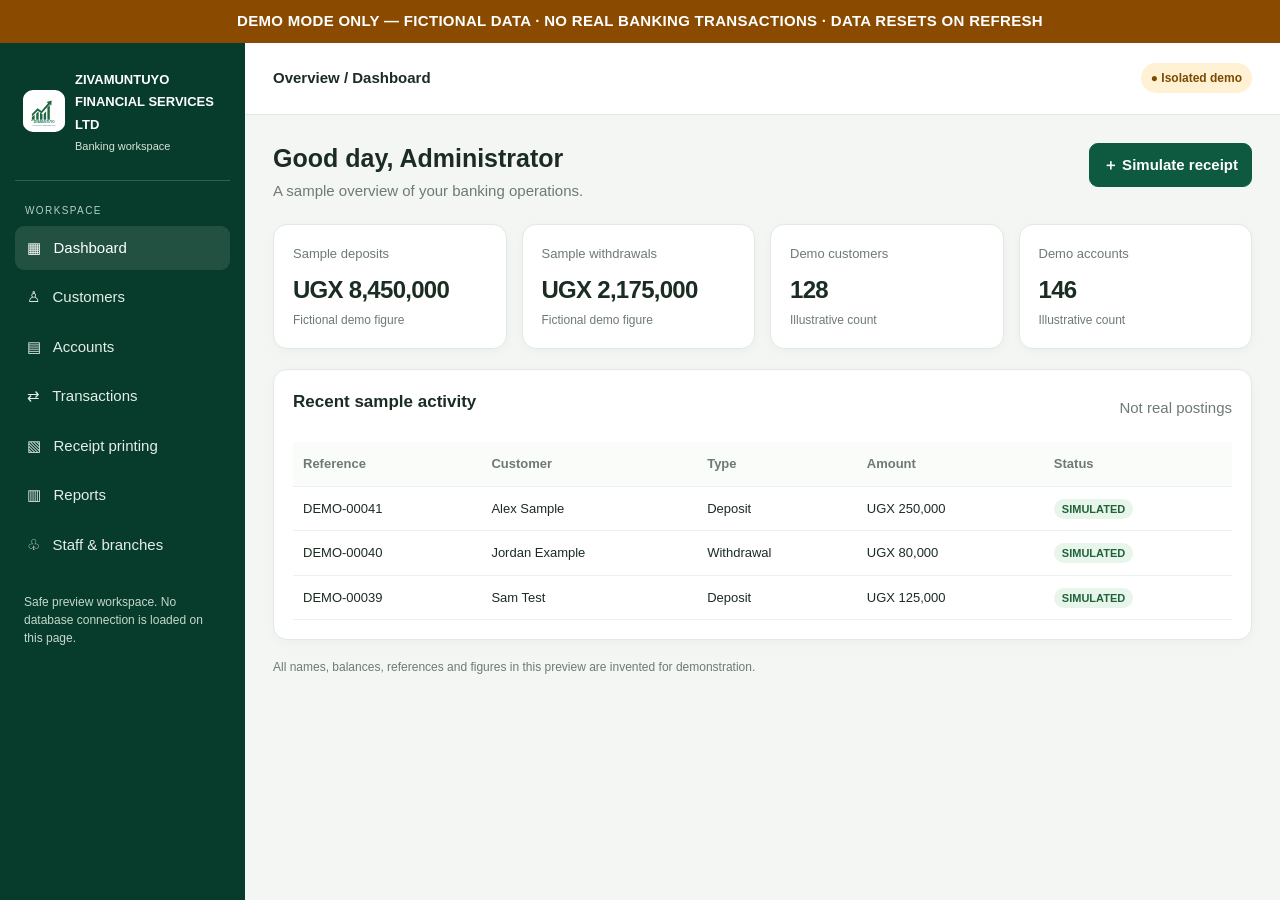
==== demo.html @ 5a50afe6 "Add isolated banking demo workspace with fictional data" ====
<!doctype html>
<html lang="en">
<head>
<meta charset="utf-8"><meta name="viewport" content="width=device-width,initial-scale=1">
<meta name="robots" content="noindex,nofollow">
<title>Zivamuntuyo Financial Services Ltd — Demo</title>
<style>
:root{--green:#073b2b;--green2:#0e5a40;--gold:#cba85a;--ink:#1b2c22;--muted:#6d7b73;--line:#e2e9e3;--bg:#f3f6f3;--white:#fff;--warn:#fff3d6}
*{box-sizing:border-box}body{margin:0;background:var(--bg);color:var(--ink);font:15px/1.5 Arial,Helvetica,sans-serif}.demo-banner{background:#8a4b00;color:#fff;text-align:center;padding:10px 14px;font-weight:700;letter-spacing:.02em}.app{display:grid;grid-template-columns:245px minmax(0,1fr);min-height:calc(100vh - 43px)}aside{background:var(--green);color:white;padding:22px 15px}.brand{display:flex;align-items:center;gap:10px;padding:3px 8px 25px;border-bottom:1px solid #ffffff2e}.brand img{width:42px;height:42px;object-fit:contain;background:#fff;border-radius:10px}.brand strong{font-size:13px;line-height:1.3}.brand small{display:block;color:#d4e4d9;font-size:11px;margin-top:3px}.nav-label{font-size:10px;letter-spacing:.14em;color:#b7cfc1;margin:22px 10px 8px}.nav{display:grid;gap:5px}.nav button{font:inherit;text-align:left;border:0;border-radius:9px;background:transparent;color:#e4eee7;padding:11px 12px;cursor:pointer}.nav button:hover,.nav button.active{background:#ffffff1c;color:white}.side-note{font-size:12px;color:#c5d9cc;margin:26px 9px}.main{min-width:0}.topbar{height:72px;background:white;border-bottom:1px solid var(--line);display:flex;align-items:center;justify-content:space-between;padding:0 28px;gap:12px}.topbar strong{font-size:15px}.pill{font-size:12px;border-radius:999px;background:#fff1d4;color:#7b4a00;padding:6px 10px;font-weight:700}.content{max-width:1200px;margin:0 auto;padding:28px}.page-head{display:flex;justify-content:space-between;align-items:start;gap:16px;margin-bottom:22px}.page-head h1{font-size:25px;line-height:1.2;margin:0 0 7px}.muted{color:var(--muted)}.grid{display:grid;grid-template-columns:repeat(4,minmax(0,1fr));gap:15px}.card{background:white;border:1px solid var(--line);border-radius:14px;padding:19px;box-shadow:0 3px 12px #173d2508;min-width:0}.metric-label{font-size:13px;color:var(--muted)}.metric{font-size:24px;font-weight:750;margin:8px 0 3px;letter-spacing:-.03em}.metric-note{font-size:12px;color:var(--muted)}.section{margin-top:20px}.section h2{font-size:17px;margin:0 0 14px}.section-head{display:flex;justify-content:space-between;align-items:center;gap:12px;margin-bottom:14px}.btn{border:1px solid var(--line);background:white;border-radius:9px;padding:10px 13px;cursor:pointer;font:inherit;font-weight:650;color:var(--ink)}.btn.primary{background:var(--green2);border-color:var(--green2);color:white}.btn:hover{filter:brightness(.97)}.table-wrap{overflow-x:auto}table{width:100%;border-collapse:collapse;white-space:nowrap}th,td{text-align:left;padding:12px 10px;border-bottom:1px solid #edf1ed;font-size:13px}th{color:var(--muted);font-weight:650;background:#fafcfa}td strong{font-weight:650}.status{font-size:11px;font-weight:700;background:#e7f5eb;color:#21623b;padding:4px 8px;border-radius:999px}.form-grid{display:grid;grid-template-columns:repeat(2,minmax(0,1fr));gap:14px}.field label{display:block;font-size:13px;font-weight:650;margin-bottom:6px}.field input,.field select,.field textarea{width:100%;border:1px solid #d7e1d8;border-radius:9px;padding:11px;background:white;color:var(--ink);font:inherit}.notice{background:var(--warn);border:1px solid #f0d99f;color:#704900;padding:12px 14px;border-radius:10px;margin-bottom:16px;font-size:13px}.empty{padding:28px;text-align:center;color:var(--muted)}.hidden{display:none!important}.receipt{max-width:520px;margin:auto;font-family:Arial,sans-serif}.receipt h2{text-align:center}.receipt .rline{display:flex;justify-content:space-between;gap:12px;padding:8px 0;border-bottom:1px dashed #bbb}.footer-note{font-size:12px;color:var(--muted);margin-top:18px}.menu-toggle{display:none}
@media(max-width:850px){.app{grid-template-columns:1fr}aside{padding:12px;position:static}.brand{padding:4px 7px 12px}.nav-label,.side-note{display:none}.nav{display:flex;overflow-x:auto;padding-top:10px}.nav button{white-space:nowrap}.topbar{height:auto;min-height:60px;padding:14px 18px}.content{padding:19px}.grid{grid-template-columns:repeat(2,minmax(0,1fr))}}
@media(max-width:480px){.grid{grid-template-columns:1fr 1fr;gap:9px}.card{padding:13px}.metric{font-size:19px}.content{padding:14px}.page-head h1{font-size:22px}.form-grid{grid-template-columns:1fr}.topbar{align-items:flex-start;flex-direction:column;gap:7px}.brand img{width:36px;height:36px}}
@media print{body{background:white}.demo-banner,aside,.topbar,.content>*:not(#receipt-view),#receipt-view .no-print{display:none!important}.app{display:block}.main{display:block}.content{padding:0;max-width:none}.card{border:0;box-shadow:none}.receipt{display:block!important;max-width:none}}
</style></head>
<body>
<div class="demo-banner">DEMO MODE ONLY — FICTIONAL DATA · NO REAL BANKING TRANSACTIONS · DATA RESETS ON REFRESH</div>
<div class="app">
<aside><div class="brand"><img src="logo.svg" alt="Zivamuntuyo logo"><div><strong>ZIVAMUNTUYO<br>FINANCIAL SERVICES LTD</strong><small>Banking workspace</small></div></div>
<div class="nav-label">WORKSPACE</div><nav class="nav" aria-label="Demo navigation">
<button class="active" data-page="dashboard">▦ &nbsp; Dashboard</button><button data-page="customers">♙ &nbsp; Customers</button><button data-page="accounts">▤ &nbsp; Accounts</button><button data-page="transactions">⇄ &nbsp; Transactions</button><button data-page="receipts">▧ &nbsp; Receipt printing</button><button data-page="reports">▥ &nbsp; Reports</button><button data-page="staff">♧ &nbsp; Staff & branches</button>
</nav><p class="side-note">Safe preview workspace. No database connection is loaded on this page.</p></aside>
<div class="main"><header class="topbar"><strong id="top-title">Overview / Dashboard</strong><span class="pill">● Isolated demo</span></header>
<main class="content">
<section id="dashboard-view" class="view"><div class="page-head"><div><h1>Good day, Administrator</h1><div class="muted">A sample overview of your banking operations.</div></div><button class="btn primary" data-go="transactions">＋ Simulate receipt</button></div>
<div class="grid"><div class="card"><div class="metric-label">Sample deposits</div><div class="metric">UGX 8,450,000</div><div class="metric-note">Fictional demo figure</div></div><div class="card"><div class="metric-label">Sample withdrawals</div><div class="metric">UGX 2,175,000</div><div class="metric-note">Fictional demo figure</div></div><div class="card"><div class="metric-label">Demo customers</div><div class="metric">128</div><div class="metric-note">Illustrative count</div></div><div class="card"><div class="metric-label">Demo accounts</div><div class="metric">146</div><div class="metric-note">Illustrative count</div></div></div>
<div class="section card"><div class="section-head"><h2>Recent sample activity</h2><span class="muted">Not real postings</span></div><div class="table-wrap"><table><thead><tr><th>Reference</th><th>Customer</th><th>Type</th><th>Amount</th><th>Status</th></tr></thead><tbody><tr><td>DEMO-00041</td><td>Alex Sample</td><td>Deposit</td><td>UGX 250,000</td><td><span class="status">SIMULATED</span></td></tr><tr><td>DEMO-00040</td><td>Jordan Example</td><td>Withdrawal</td><td>UGX 80,000</td><td><span class="status">SIMULATED</span></td></tr><tr><td>DEMO-00039</td><td>Sam Test</td><td>Deposit</td><td>UGX 125,000</td><td><span class="status">SIMULATED</span></td></tr></tbody></table></div></div>
<div class="footer-note">All names, balances, references and figures in this preview are invented for demonstration.</div></section>
<section id="customers-view" class="view hidden"><div class="page-head"><div><h1>Customers</h1><div class="muted">Illustrative customer directory.</div></div></div><div class="card"><div class="table-wrap"><table><thead><tr><th>Customer ID</th><th>Name</th><th>Phone</th><th>Branch</th><th>Status</th></tr></thead><tbody><tr><td>DEMO-C001</td><td>Alex Sample</td><td>0700 000 101</td><td>Main Branch (sample)</td><td><span class="status">Demo</span></td></tr><tr><td>DEMO-C002</td><td>Jordan Example</td><td>0700 000 102</td><td>East Branch (sample)</td><td><span class="status">Demo</span></td></tr><tr><td>DEMO-C003</td><td>Sam Test</td><td>0700 000 103</td><td>Main Branch (sample)</td><td><span class="status">Demo</span></td></tr></tbody></table></div></div></section>
<section id="accounts-view" class="view hidden"><div class="page-head"><div><h1>Accounts</h1><div class="muted">Fictional account records; balances are not real.</div></div></div><div class="card"><div class="table-wrap"><table><thead><tr><th>Account</th><th>Customer</th><th>Product</th><th>Sample balance</th><th>Status</th></tr></thead><tbody><tr><td>DEMO-10001</td><td>Alex Sample</td><td>Savings</td><td>UGX 1,250,000</td><td><span class="status">Demo only</span></td></tr><tr><td>DEMO-10002</td><td>Jordan Example</td><td>Current</td><td>UGX 840,000</td><td><span class="status">Demo only</span></td></tr><tr><td>DEMO-10003</td><td>Sam Test</td><td>Savings</td><td>UGX 425,000</td><td><span class="status">Demo only</span></td></tr></tbody></table></div></div></section>
<section id="transactions-view" class="view hidden"><div class="page-head"><div><h1>Transaction simulator</h1><div class="muted">Create a sample transaction record and preview its receipt.</div></div></div><div class="notice"><strong>Simulation only.</strong> This form cannot deposit or withdraw real money and does not change any real account balance.</div><div class="card"><form id="tx-form"><div class="form-grid"><div class="field"><label for="tx-type">Transaction type</label><select id="tx-type"><option>Deposit (simulated)</option><option>Withdrawal (simulated)</option></select></div><div class="field"><label for="tx-customer">Demo customer</label><select id="tx-customer"><option>Alex Sample</option><option>Jordan Example</option><option>Sam Test</option></select></div><div class="field"><label for="tx-account">Demo account</label><select id="tx-account"><option>DEMO-10001</option><option>DEMO-10002</option><option>DEMO-10003</option></select></div><div class="field"><label for="tx-amount">Amount (UGX)</label><input id="tx-amount" type="number" min="1" step="1" required placeholder="e.g. 50000"></div><div class="field" style="grid-column:1/-1"><label for="tx-note">Narration (optional)</label><input id="tx-note" maxlength="120" placeholder="Sample transaction purpose"></div></div><p style="margin:18px 0 0"><button class="btn primary" type="submit">Generate demo receipt</button></p></form></div></section>
<section id="receipts-view" class="view hidden"><div class="page-head"><div><h1>Receipt printing</h1><div class="muted">Generate a clearly marked sample receipt and print it using your browser's print dialog.</div></div></div><div class="notice">A compatible X printer may work through the device/browser print dialog. Direct thermal-printer integration still needs testing on the target printer and computer.</div><div class="card"><div id="receipt-empty" class="empty">No receipt generated in this session yet. Open <strong>Transactions</strong> to create a demo receipt.</div><div id="receipt-view" class="hidden"></div><p class="no-print"><button id="print-btn" class="btn primary" disabled>Print demo receipt</button></p></div></section>
<section id="reports-view" class="view hidden"><div class="page-head"><div><h1>Reports</h1><div class="muted">Example report layout using fictional figures.</div></div><button class="btn" id="export-demo">Export sample CSV</button></div><div class="grid"><div class="card"><div class="metric-label">Sample cash in</div><div class="metric">UGX 8.45M</div></div><div class="card"><div class="metric-label">Sample cash out</div><div class="metric">UGX 2.175M</div></div><div class="card"><div class="metric-label">Illustrative net</div><div class="metric">UGX 6.275M</div></div><div class="card"><div class="metric-label">Period</div><div class="metric">Demo month</div></div></div><div class="footer-note">Figures are placeholders and must not be used for accounting, reconciliation or financial decisions.</div></section>
<section id="staff-view" class="view hidden"><div class="page-head"><div><h1>Staff & branches</h1><div class="muted">Sample structure for planning access controls.</div></div></div><div class="grid"><div class="card"><div class="metric-label">Sample staff</div><div class="metric">12</div><div class="metric-note">Fictional headcount</div></div><div class="card"><div class="metric-label">Sample branches</div><div class="metric">3</div><div class="metric-note">Illustrative locations</div></div></div><div class="section card"><h2>Roles to validate before live use</h2><p>Administrator · Branch manager · Teller · Accountant · Auditor</p><p class="muted">Real permission checks must be enforced on the server/database, not just hidden in the interface.</p></div></section>
</main></div></div>
<script src="demo.js"></script>
</body></html>
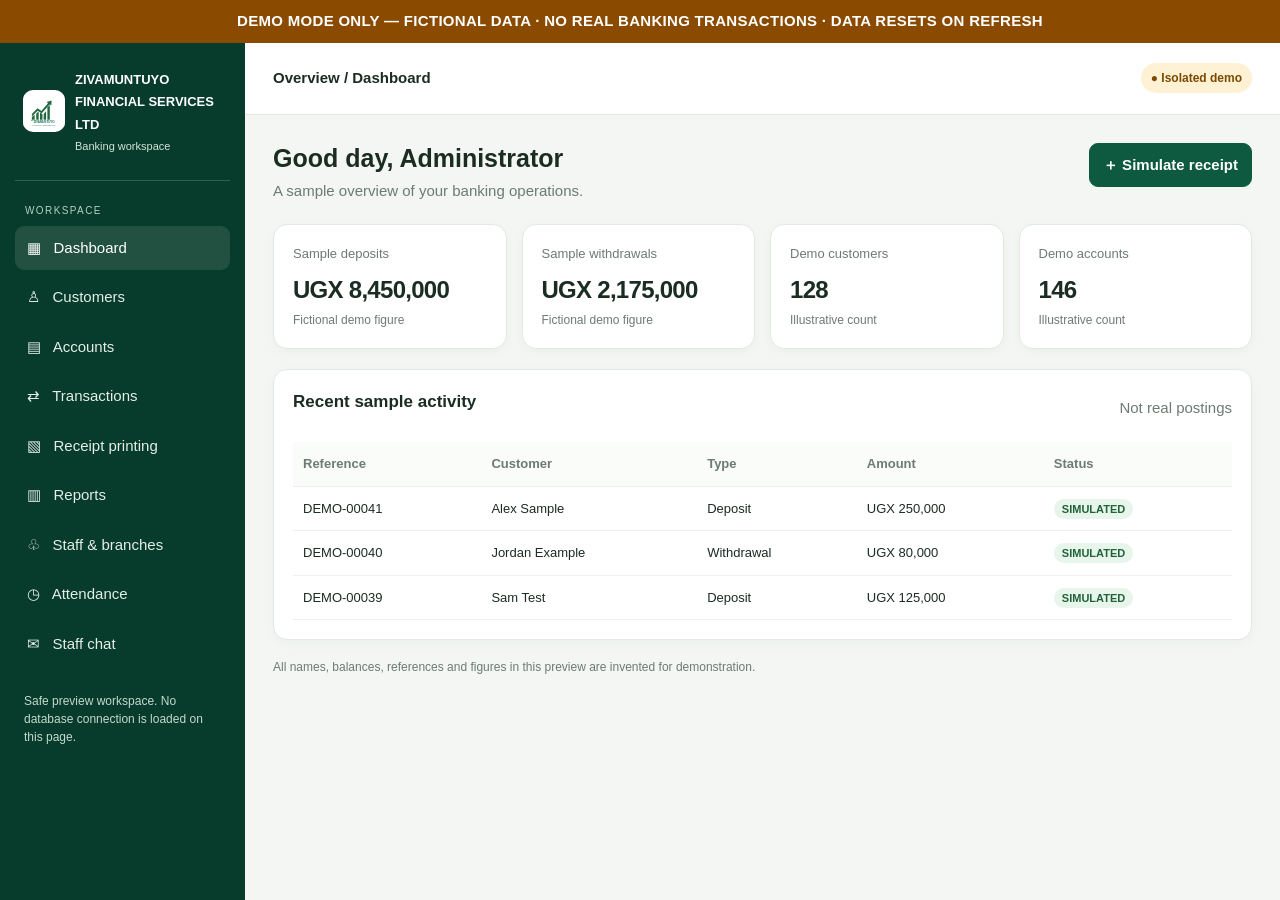
==== commit ace8fa55: "Add isolated attendance and staff chat demo screens" ====
--- a/demo.html
+++ b/demo.html
@@ -9,14 +9,14 @@
 *{box-sizing:border-box}body{margin:0;background:var(--bg);color:var(--ink);font:15px/1.5 Arial,Helvetica,sans-serif}.demo-banner{background:#8a4b00;color:#fff;text-align:center;padding:10px 14px;font-weight:700;letter-spacing:.02em}.app{display:grid;grid-template-columns:245px minmax(0,1fr);min-height:calc(100vh - 43px)}aside{background:var(--green);color:white;padding:22px 15px}.brand{display:flex;align-items:center;gap:10px;padding:3px 8px 25px;border-bottom:1px solid #ffffff2e}.brand img{width:42px;height:42px;object-fit:contain;background:#fff;border-radius:10px}.brand strong{font-size:13px;line-height:1.3}.brand small{display:block;color:#d4e4d9;font-size:11px;margin-top:3px}.nav-label{font-size:10px;letter-spacing:.14em;color:#b7cfc1;margin:22px 10px 8px}.nav{display:grid;gap:5px}.nav button{font:inherit;text-align:left;border:0;border-radius:9px;background:transparent;color:#e4eee7;padding:11px 12px;cursor:pointer}.nav button:hover,.nav button.active{background:#ffffff1c;color:white}.side-note{font-size:12px;color:#c5d9cc;margin:26px 9px}.main{min-width:0}.topbar{height:72px;background:white;border-bottom:1px solid var(--line);display:flex;align-items:center;justify-content:space-between;padding:0 28px;gap:12px}.topbar strong{font-size:15px}.pill{font-size:12px;border-radius:999px;background:#fff1d4;color:#7b4a00;padding:6px 10px;font-weight:700}.content{max-width:1200px;margin:0 auto;padding:28px}.page-head{display:flex;justify-content:space-between;align-items:start;gap:16px;margin-bottom:22px}.page-head h1{font-size:25px;line-height:1.2;margin:0 0 7px}.muted{color:var(--muted)}.grid{display:grid;grid-template-columns:repeat(4,minmax(0,1fr));gap:15px}.card{background:white;border:1px solid var(--line);border-radius:14px;padding:19px;box-shadow:0 3px 12px #173d2508;min-width:0}.metric-label{font-size:13px;color:var(--muted)}.metric{font-size:24px;font-weight:750;margin:8px 0 3px;letter-spacing:-.03em}.metric-note{font-size:12px;color:var(--muted)}.section{margin-top:20px}.section h2{font-size:17px;margin:0 0 14px}.section-head{display:flex;justify-content:space-between;align-items:center;gap:12px;margin-bottom:14px}.btn{border:1px solid var(--line);background:white;border-radius:9px;padding:10px 13px;cursor:pointer;font:inherit;font-weight:650;color:var(--ink)}.btn.primary{background:var(--green2);border-color:var(--green2);color:white}.btn:hover{filter:brightness(.97)}.table-wrap{overflow-x:auto}table{width:100%;border-collapse:collapse;white-space:nowrap}th,td{text-align:left;padding:12px 10px;border-bottom:1px solid #edf1ed;font-size:13px}th{color:var(--muted);font-weight:650;background:#fafcfa}td strong{font-weight:650}.status{font-size:11px;font-weight:700;background:#e7f5eb;color:#21623b;padding:4px 8px;border-radius:999px}.form-grid{display:grid;grid-template-columns:repeat(2,minmax(0,1fr));gap:14px}.field label{display:block;font-size:13px;font-weight:650;margin-bottom:6px}.field input,.field select,.field textarea{width:100%;border:1px solid #d7e1d8;border-radius:9px;padding:11px;background:white;color:var(--ink);font:inherit}.notice{background:var(--warn);border:1px solid #f0d99f;color:#704900;padding:12px 14px;border-radius:10px;margin-bottom:16px;font-size:13px}.empty{padding:28px;text-align:center;color:var(--muted)}.hidden{display:none!important}.receipt{max-width:520px;margin:auto;font-family:Arial,sans-serif}.receipt h2{text-align:center}.receipt .rline{display:flex;justify-content:space-between;gap:12px;padding:8px 0;border-bottom:1px dashed #bbb}.footer-note{font-size:12px;color:var(--muted);margin-top:18px}.menu-toggle{display:none}
 @media(max-width:850px){.app{grid-template-columns:1fr}aside{padding:12px;position:static}.brand{padding:4px 7px 12px}.nav-label,.side-note{display:none}.nav{display:flex;overflow-x:auto;padding-top:10px}.nav button{white-space:nowrap}.topbar{height:auto;min-height:60px;padding:14px 18px}.content{padding:19px}.grid{grid-template-columns:repeat(2,minmax(0,1fr))}}
 @media(max-width:480px){.grid{grid-template-columns:1fr 1fr;gap:9px}.card{padding:13px}.metric{font-size:19px}.content{padding:14px}.page-head h1{font-size:22px}.form-grid{grid-template-columns:1fr}.topbar{align-items:flex-start;flex-direction:column;gap:7px}.brand img{width:36px;height:36px}}
-@media print{body{background:white}.demo-banner,aside,.topbar,.content>*:not(#receipt-view),#receipt-view .no-print{display:none!important}.app{display:block}.main{display:block}.content{padding:0;max-width:none}.card{border:0;box-shadow:none}.receipt{display:block!important;max-width:none}}
+@media print{body{background:white}.demo-banner,aside,.topbar,.content>.view:not(#receipts-view),#receipts-view .page-head,#receipts-view>.notice,#receipts-view>.card>.no-print{display:none!important}#receipts-view,#receipts-view>.card,#receipt-view{display:block!important}.app{display:block}.main{display:block}.content{padding:0;max-width:none}.card{border:0;box-shadow:none}.receipt{display:block!important;max-width:none}}
 </style></head>
 <body>
 <div class="demo-banner">DEMO MODE ONLY — FICTIONAL DATA · NO REAL BANKING TRANSACTIONS · DATA RESETS ON REFRESH</div>
 <div class="app">
 <aside><div class="brand"><img src="logo.svg" alt="Zivamuntuyo logo"><div><strong>ZIVAMUNTUYO<br>FINANCIAL SERVICES LTD</strong><small>Banking workspace</small></div></div>
 <div class="nav-label">WORKSPACE</div><nav class="nav" aria-label="Demo navigation">
-<button class="active" data-page="dashboard">▦ &nbsp; Dashboard</button><button data-page="customers">♙ &nbsp; Customers</button><button data-page="accounts">▤ &nbsp; Accounts</button><button data-page="transactions">⇄ &nbsp; Transactions</button><button data-page="receipts">▧ &nbsp; Receipt printing</button><button data-page="reports">▥ &nbsp; Reports</button><button data-page="staff">♧ &nbsp; Staff & branches</button>
+<button class="active" data-page="dashboard">▦ &nbsp; Dashboard</button><button data-page="customers">♙ &nbsp; Customers</button><button data-page="accounts">▤ &nbsp; Accounts</button><button data-page="transactions">⇄ &nbsp; Transactions</button><button data-page="receipts">▧ &nbsp; Receipt printing</button><button data-page="reports">▥ &nbsp; Reports</button><button data-page="staff">♧ &nbsp; Staff & branches</button><button data-page="attendance">◷ &nbsp; Attendance</button><button data-page="chat">✉ &nbsp; Staff chat</button>
 </nav><p class="side-note">Safe preview workspace. No database connection is loaded on this page.</p></aside>
 <div class="main"><header class="topbar"><strong id="top-title">Overview / Dashboard</strong><span class="pill">● Isolated demo</span></header>
 <main class="content">
@@ -30,6 +30,8 @@
 <section id="receipts-view" class="view hidden"><div class="page-head"><div><h1>Receipt printing</h1><div class="muted">Generate a clearly marked sample receipt and print it using your browser's print dialog.</div></div></div><div class="notice">A compatible X printer may work through the device/browser print dialog. Direct thermal-printer integration still needs testing on the target printer and computer.</div><div class="card"><div id="receipt-empty" class="empty">No receipt generated in this session yet. Open <strong>Transactions</strong> to create a demo receipt.</div><div id="receipt-view" class="hidden"></div><p class="no-print"><button id="print-btn" class="btn primary" disabled>Print demo receipt</button></p></div></section>
 <section id="reports-view" class="view hidden"><div class="page-head"><div><h1>Reports</h1><div class="muted">Example report layout using fictional figures.</div></div><button class="btn" id="export-demo">Export sample CSV</button></div><div class="grid"><div class="card"><div class="metric-label">Sample cash in</div><div class="metric">UGX 8.45M</div></div><div class="card"><div class="metric-label">Sample cash out</div><div class="metric">UGX 2.175M</div></div><div class="card"><div class="metric-label">Illustrative net</div><div class="metric">UGX 6.275M</div></div><div class="card"><div class="metric-label">Period</div><div class="metric">Demo month</div></div></div><div class="footer-note">Figures are placeholders and must not be used for accounting, reconciliation or financial decisions.</div></section>
 <section id="staff-view" class="view hidden"><div class="page-head"><div><h1>Staff & branches</h1><div class="muted">Sample structure for planning access controls.</div></div></div><div class="grid"><div class="card"><div class="metric-label">Sample staff</div><div class="metric">12</div><div class="metric-note">Fictional headcount</div></div><div class="card"><div class="metric-label">Sample branches</div><div class="metric">3</div><div class="metric-note">Illustrative locations</div></div></div><div class="section card"><h2>Roles to validate before live use</h2><p>Administrator · Branch manager · Teller · Accountant · Auditor</p><p class="muted">Real permission checks must be enforced on the server/database, not just hidden in the interface.</p></div></section>
+<section id="attendance-view" class="view hidden"><div class="page-head"><div><h1>Staff attendance</h1><div class="muted">Sample attendance records for interface review.</div></div></div><div class="notice"><strong>Demo only:</strong> the buttons below simulate a manual attendance event. No fingerprint reader is connected, and these events are not saved to a real attendance system.</div><div class="card"><div class="section-head"><h2>Sample attendance today</h2><button class="btn primary" id="punch-demo">Simulate clock in</button></div><div id="punch-feedback" class="muted" role="status">No simulated punch in this session.</div><div class="table-wrap section"><table><thead><tr><th>Staff ID</th><th>Employee</th><th>Branch</th><th>Time</th><th>Method</th></tr></thead><tbody id="attendance-rows"><tr><td>DEMO-S001</td><td>Alex Sample</td><td>Main (sample)</td><td>08:02</td><td>Sample record</td></tr><tr><td>DEMO-S002</td><td>Jordan Example</td><td>East (sample)</td><td>08:11</td><td>Sample record</td></tr></tbody></table></div></div><p class="footer-note">Fingerprint compatibility requires the exact device model, vendor SDK/API, driver, and operating-system testing. Browser access alone does not guarantee biometric reader support.</p></section>
+<section id="chat-view" class="view hidden"><div class="page-head"><div><h1>Staff chat</h1><div class="muted">A local interface mock-up for internal messages.</div></div></div><div class="notice"><strong>Demo only:</strong> messages stay in this browser session and are lost on refresh. Do not enter private, customer, or financial information.</div><div class="card"><div id="chat-messages" aria-live="polite"><p><strong>Admin Sample</strong> <span class="muted">· 09:00</span><br>Good morning team. This is a fictional demo message.</p><hr><p><strong>Staff Sample</strong> <span class="muted">· 09:02</span><br>Received. I will review the sample report.</p></div><form id="chat-form" class="section"><div class="field"><label for="chat-input">Message</label><input id="chat-input" maxlength="300" placeholder="Type a non-sensitive demo message" required></div><p><button class="btn primary" type="submit">Add demo message</button></p></form></div></section>
 </main></div></div>
 <script src="demo.js"></script>
 </body></html>
